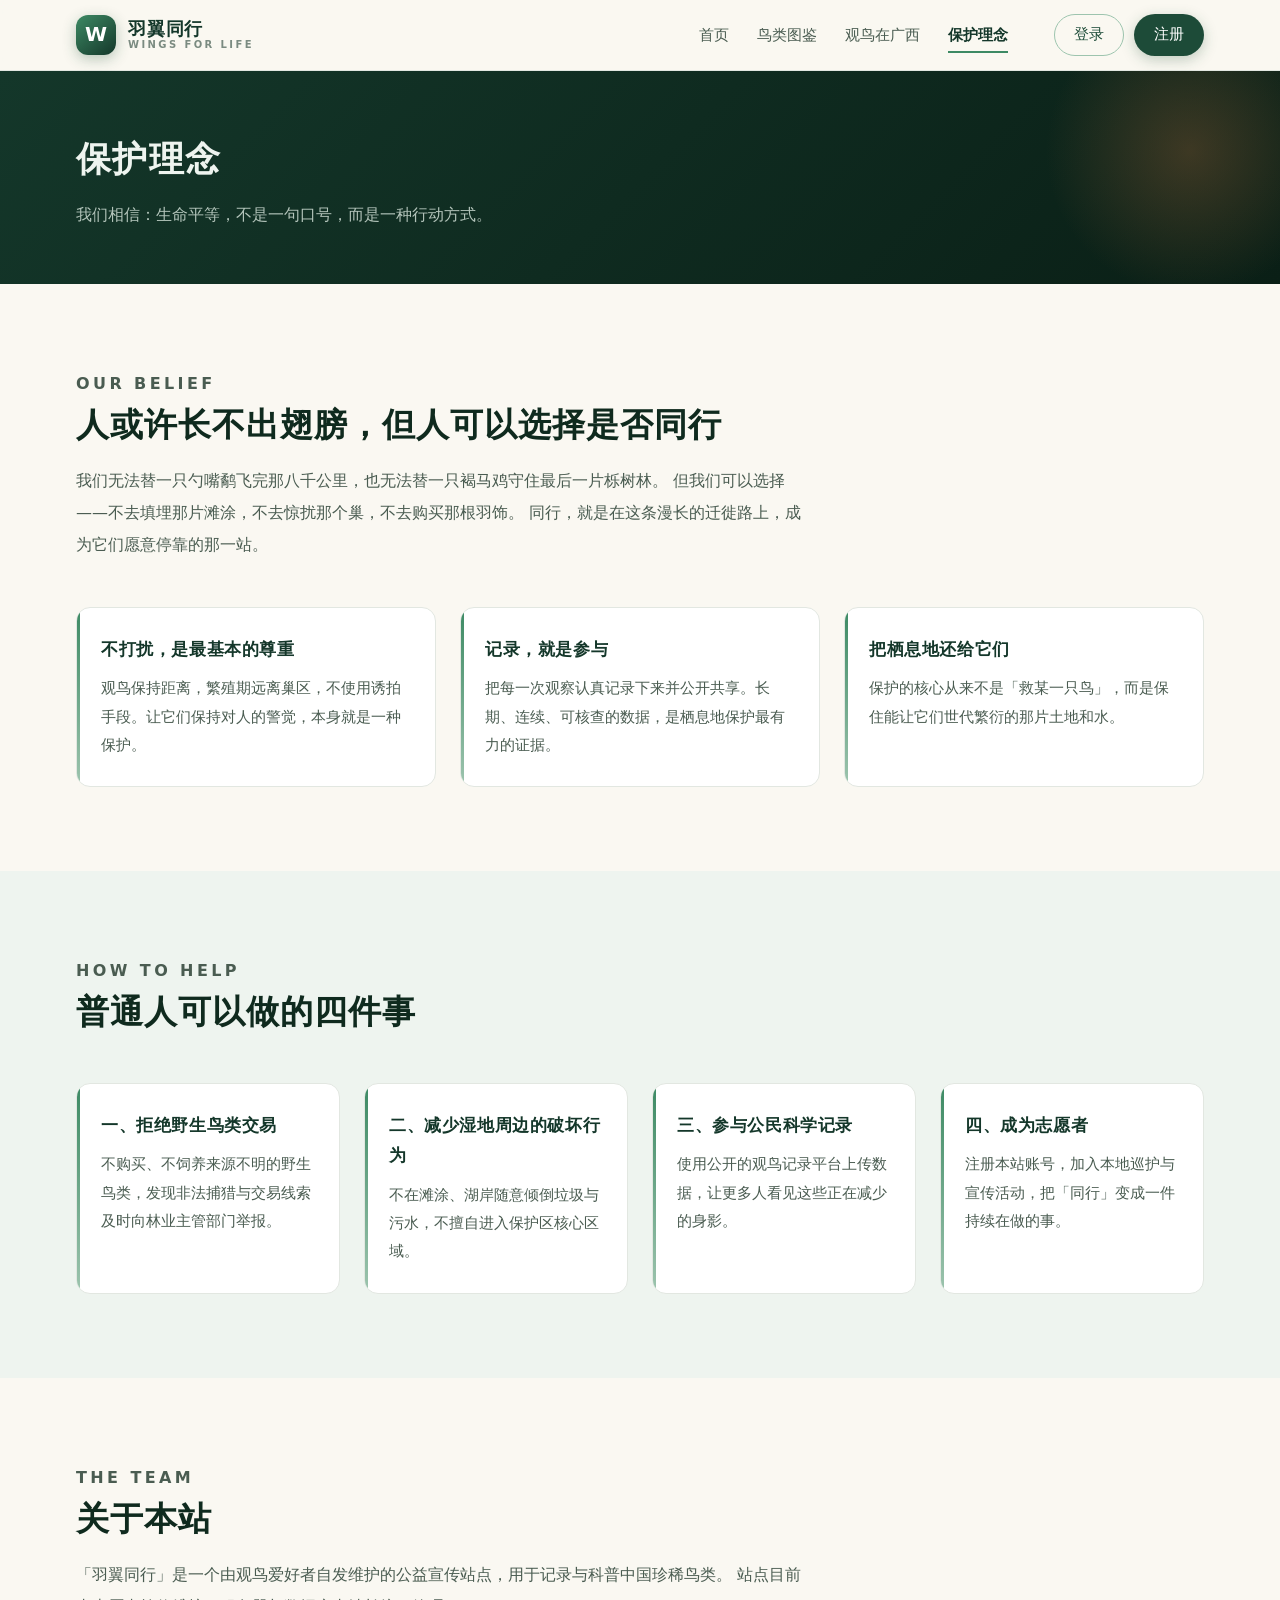
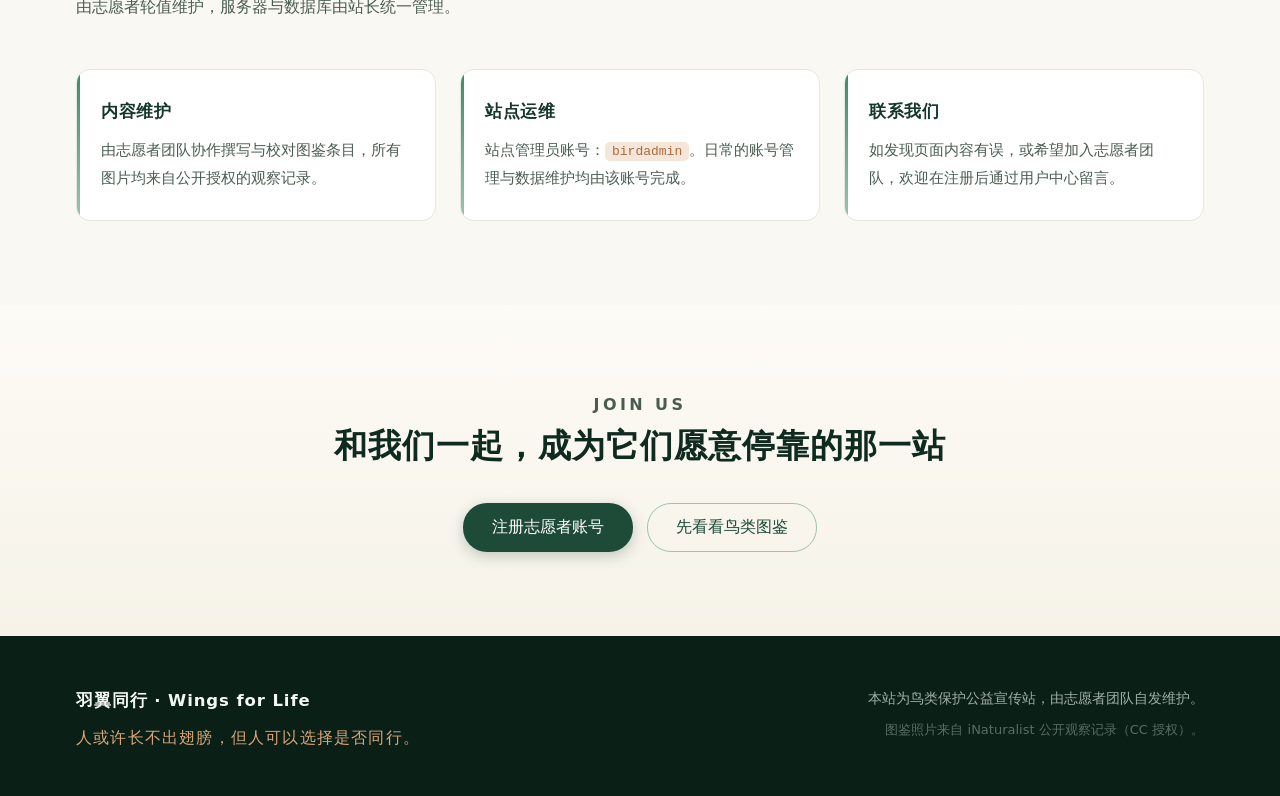
==== about.html @ a068129e "提交文件" ====
<!DOCTYPE html>
<html lang="zh-CN">
<head>
<meta charset="utf-8">
<meta name="viewport" content="width=device-width, initial-scale=1">
<title>保护理念 · 羽翼同行</title>
<link rel="stylesheet" href="assets/style.css">
</head>
<body>

<header class="site-header">
  <div class="wrap header-inner">
    <a class="brand" href="index.html">
      <span class="brand-mark">W</span>
      <span class="brand-text">
        <strong>羽翼同行</strong>
        <em>Wings for Life</em>
      </span>
    </a>
    <nav class="nav">
      <a href="index.html">首页</a>
      <a href="index.html#birds">鸟类图鉴</a>
      <a href="guangxi.html">观鸟在广西</a>
      <a href="about.html" class="on">保护理念</a>
    </nav>
    <div class="account" id="account-area">
      <a class="btn btn-ghost" href="login.html">登录</a>
      <a class="btn btn-solid" href="register.html">注册</a>
    </div>
  </div>
</header>

<main>

  <section class="page-hero">
    <div class="wrap">
      <h1>保护理念</h1>
      <p>我们相信：生命平等，不是一句口号，而是一种行动方式。</p>
    </div>
  </section>

  <section class="section">
    <div class="wrap">
      <div class="section-head reveal">
        <p class="eyebrow">Our belief</p>
        <h2>人或许长不出翅膀，但人可以选择是否同行</h2>
        <p>
          我们无法替一只勺嘴鹬飞完那八千公里，也无法替一只褐马鸡守住最后一片栎树林。
          但我们可以选择——不去填埋那片滩涂，不去惊扰那个巢，不去购买那根羽饰。
          同行，就是在这条漫长的迁徙路上，成为它们愿意停靠的那一站。
        </p>
      </div>

      <div class="idea-grid">
        <div class="idea reveal">
          <h3>不打扰，是最基本的尊重</h3>
          <p>观鸟保持距离，繁殖期远离巢区，不使用诱拍手段。让它们保持对人的警觉，本身就是一种保护。</p>
        </div>
        <div class="idea reveal">
          <h3>记录，就是参与</h3>
          <p>把每一次观察认真记录下来并公开共享。长期、连续、可核查的数据，是栖息地保护最有力的证据。</p>
        </div>
        <div class="idea reveal">
          <h3>把栖息地还给它们</h3>
          <p>保护的核心从来不是「救某一只鸟」，而是保住能让它们世代繁衍的那片土地和水。</p>
        </div>
      </div>
    </div>
  </section>

  <section class="section tint">
    <div class="wrap">
      <div class="section-head reveal">
        <p class="eyebrow">How to help</p>
        <h2>普通人可以做的四件事</h2>
      </div>
      <div class="idea-grid">
        <div class="idea reveal">
          <h3>一、拒绝野生鸟类交易</h3>
          <p>不购买、不饲养来源不明的野生鸟类，发现非法捕猎与交易线索及时向林业主管部门举报。</p>
        </div>
        <div class="idea reveal">
          <h3>二、减少湿地周边的破坏行为</h3>
          <p>不在滩涂、湖岸随意倾倒垃圾与污水，不擅自进入保护区核心区域。</p>
        </div>
        <div class="idea reveal">
          <h3>三、参与公民科学记录</h3>
          <p>使用公开的观鸟记录平台上传数据，让更多人看见这些正在减少的身影。</p>
        </div>
        <div class="idea reveal">
          <h3>四、成为志愿者</h3>
          <p>注册本站账号，加入本地巡护与宣传活动，把「同行」变成一件持续在做的事。</p>
        </div>
      </div>
    </div>
  </section>

  <section class="section">
    <div class="wrap">
      <div class="section-head reveal">
        <p class="eyebrow">The team</p>
        <h2>关于本站</h2>
        <p>
          「羽翼同行」是一个由观鸟爱好者自发维护的公益宣传站点，用于记录与科普中国珍稀鸟类。
          站点目前由志愿者轮值维护，服务器与数据库由站长统一管理。
        </p>
      </div>

      <div class="idea-grid">
        <div class="idea reveal">
          <h3>内容维护</h3>
          <p>由志愿者团队协作撰写与校对图鉴条目，所有图片均来自公开授权的观察记录。</p>
        </div>
        <div class="idea reveal">
          <h3>站点运维</h3>
          <p>站点管理员账号：<code>birdadmin</code>。日常的账号管理与数据维护均由该账号完成。</p>
        </div>
        <div class="idea reveal">
          <h3>联系我们</h3>
          <p>如发现页面内容有误，或希望加入志愿者团队，欢迎在注册后通过用户中心留言。</p>
        </div>
      </div>
    </div>
  </section>

  <section class="section sand">
    <div class="wrap">
      <div class="section-head center reveal" style="margin-bottom:0">
        <p class="eyebrow">Join us</p>
        <h2>和我们一起，成为它们愿意停靠的那一站</h2>
        <div class="hero-actions" style="justify-content:center;margin-top:32px">
          <a class="btn btn-solid" href="register.html">注册志愿者账号</a>
          <a class="btn btn-ghost" href="index.html#birds">先看看鸟类图鉴</a>
        </div>
      </div>
    </div>
  </section>

</main>

<footer class="site-footer">
  <div class="wrap footer-inner">
    <div class="foot-brand">
      <strong>羽翼同行 · Wings for Life</strong>
      <p>人或许长不出翅膀，但人可以选择是否同行。</p>
    </div>
    <div class="foot-meta">
      <p>本站为鸟类保护公益宣传站，由志愿者团队自发维护。</p>
      <p class="muted">图鉴照片来自 iNaturalist 公开观察记录（CC 授权）。</p>
    </div>
  </div>
</footer>

<div id="toast-host"></div>
<script src="assets/app.js"></script>
</body>
</html>
---- assets/style.css ----
/* ============================================================
   Wings for Life · 羽翼同行
   鸟类保护宣传站 —— 前端样式
   主色调：深绿 + 大地色
   ============================================================ */

:root {
  --green-950: #0a1f16;
  --green-900: #0f2a1e;
  --green-800: #14372a;
  --green-700: #1d4b38;
  --green-600: #2a6b4e;
  --green-500: #3d8a64;
  --green-400: #5aa87d;
  --green-300: #9dc4ae;
  --green-100: #dcebe1;
  --green-050: #eef4ef;

  --clay:      #b06a3b;
  --clay-lite: #d9a679;
  --clay-pale: #f4e6d8;

  --sand:  #e7e0cf;
  --cream: #faf8f2;
  --paper: #ffffff;

  --ink:      #1b2a22;
  --ink-soft: #4a5c51;
  --ink-mute: #7b8b81;
  --line:     #e2e7e1;
  --line-soft:#eef1ec;

  --radius-lg: 18px;
  --radius:    14px;
  --radius-sm: 9px;

  --shadow-xs: 0 1px 2px rgba(15, 42, 30, .05);
  --shadow:    0 2px 4px rgba(15, 42, 30, .05), 0 10px 28px rgba(15, 42, 30, .07);
  --shadow-lg: 0 18px 50px rgba(15, 42, 30, .15);

  --wrap: 1180px;
  --ease: cubic-bezier(.22, .61, .36, 1);

  --font: "PingFang SC", "HarmonyOS Sans SC", "Hiragino Sans GB", "Microsoft YaHei",
          "Source Han Sans SC", "Noto Sans SC", system-ui, -apple-system, "Segoe UI", sans-serif;
  --serif: "Songti SC", "Source Han Serif SC", "Noto Serif SC", Georgia, "Times New Roman", serif;
  --mono: ui-monospace, SFMono-Regular, Menlo, Consolas, "Courier New", monospace;
}

* { box-sizing: border-box; }

html { scroll-behavior: smooth; -webkit-text-size-adjust: 100%; }

body {
  margin: 0;
  background: var(--cream);
  color: var(--ink);
  font-family: var(--font);
  font-size: 16px;
  line-height: 1.78;
  -webkit-font-smoothing: antialiased;
  text-rendering: optimizeLegibility;
}

a { color: var(--green-600); text-decoration: none; transition: color .18s var(--ease); }
a:hover { color: var(--green-500); }

img { max-width: 100%; display: block; }

.wrap { width: 100%; max-width: var(--wrap); margin: 0 auto; padding: 0 26px; }
.center { text-align: center; }

/* ============================================================
   页头
   ============================================================ */

.site-header {
  position: sticky;
  top: 0;
  z-index: 80;
  background: rgba(250, 248, 242, .86);
  backdrop-filter: saturate(160%) blur(14px);
  -webkit-backdrop-filter: saturate(160%) blur(14px);
  border-bottom: 1px solid var(--line);
  transition: box-shadow .25s var(--ease), background .25s var(--ease);
}
.site-header.scrolled { box-shadow: 0 4px 22px rgba(15, 42, 30, .07); background: rgba(250, 248, 242, .96); }

.header-inner { display: flex; align-items: center; gap: 22px; height: 70px; }

.brand { display: flex; align-items: center; gap: 12px; color: var(--green-800); flex: none; }
.brand:hover { color: var(--green-700); }

.brand-mark {
  width: 40px; height: 40px;
  display: grid; place-items: center;
  border-radius: 12px;
  background: linear-gradient(140deg, var(--green-500), var(--green-800));
  color: #fff;
  font-weight: 700;
  font-size: 20px;
  box-shadow: 0 4px 14px rgba(29, 75, 56, .3);
}
.brand-text { display: flex; flex-direction: column; line-height: 1.16; }
.brand-text strong { font-size: 17.5px; letter-spacing: .8px; }
.brand-text em {
  font-style: normal;
  font-size: 10px;
  letter-spacing: 2.4px;
  text-transform: uppercase;
  color: var(--ink-mute);
  font-weight: 600;
}

.nav { display: flex; gap: 28px; margin-left: auto; }
.nav a {
  position: relative;
  color: var(--ink-soft);
  font-size: 15px;
  padding: 5px 0;
}
.nav a::after {
  content: "";
  position: absolute; left: 0; right: 100%; bottom: 0;
  height: 2px; background: var(--green-500);
  transition: right .25s var(--ease);
}
.nav a:hover { color: var(--green-700); }
.nav a:hover::after, .nav a.on::after { right: 0; }
.nav a.on { color: var(--green-800); font-weight: 600; }

.account { display: flex; align-items: center; gap: 10px; margin-left: 24px; }

.who {
  font-size: 13px;
  color: var(--green-700);
  background: var(--green-050);
  border: 1px solid var(--green-100);
  padding: 4px 12px;
  border-radius: 20px;
  max-width: 190px;
  overflow: hidden;
  text-overflow: ellipsis;
  white-space: nowrap;
  font-weight: 500;
}

/* 按钮 */
.btn {
  display: inline-flex;
  align-items: center;
  justify-content: center;
  gap: 7px;
  padding: 9px 19px;
  border-radius: 24px;
  font-size: 14.5px;
  font-weight: 500;
  font-family: inherit;
  border: 1px solid transparent;
  cursor: pointer;
  transition: .18s var(--ease);
  white-space: nowrap;
  line-height: 1.5;
}
.btn-solid {
  background: var(--green-700);
  color: #fff;
  box-shadow: 0 4px 14px rgba(29, 75, 56, .26);
}
.btn-solid:hover { background: var(--green-600); color: #fff; transform: translateY(-1px); box-shadow: 0 7px 20px rgba(29, 75, 56, .3); }
.btn-solid:active { transform: translateY(0); }
.btn-ghost { color: var(--green-700); border-color: var(--green-300); background: transparent; }
.btn-ghost:hover { background: var(--green-050); color: var(--green-800); border-color: var(--green-400); }
.btn-line { color: var(--ink-soft); border-color: var(--line); background: transparent; }
.btn-line:hover { background: #f2f0e9; color: var(--ink); }
.btn-clay { background: var(--clay); color: #fff; box-shadow: 0 4px 14px rgba(176, 106, 59, .3); }
.btn-clay:hover { background: #c07a49; color: #fff; transform: translateY(-1px); }
.btn-outline-light { border-color: rgba(244, 248, 244, .42); color: #f4f8f4; }
.btn-outline-light:hover { background: rgba(255, 255, 255, .13); color: #fff; border-color: rgba(255, 255, 255, .6); }
.btn-block { width: 100%; border-radius: var(--radius-sm); padding: 12px 18px; font-size: 15.5px; }
.btn[disabled] { opacity: .55; cursor: not-allowed; transform: none !important; }

/* ============================================================
   Hero
   ============================================================ */

.hero {
  position: relative;
  min-height: 540px;
  display: flex;
  align-items: center;
  background: var(--green-950) url("../images/hero.jpg") center 40% / cover no-repeat;
  overflow: hidden;
}
.hero::before {
  content: "";
  position: absolute; inset: 0;
  background: linear-gradient(102deg,
              rgba(8, 26, 18, .93) 0%,
              rgba(11, 38, 27, .80) 42%,
              rgba(11, 38, 27, .34) 100%);
}
.hero::after {
  content: "";
  position: absolute; left: 0; right: 0; bottom: 0; height: 140px;
  background: linear-gradient(180deg, rgba(10, 31, 22, 0), rgba(10, 31, 22, .55));
}
.hero-inner {
  position: relative;
  z-index: 2;
  width: 100%;
  max-width: var(--wrap);
  margin: 0 auto;
  padding: 104px 26px;
}

.hero-kicker {
  display: inline-block;
  font-size: 11.5px;
  letter-spacing: 3.6px;
  text-transform: uppercase;
  color: var(--clay-lite);
  border: 1px solid rgba(217, 166, 121, .45);
  border-radius: 20px;
  padding: 6px 16px;
  margin-bottom: 28px;
  font-weight: 600;
  background: rgba(176, 106, 59, .12);
}

.hero-slogan {
  margin: 0;
  font-family: var(--serif);
  font-size: clamp(30px, 4.6vw, 56px);
  line-height: 1.44;
  font-weight: 600;
  color: #f5f9f5;
  letter-spacing: 2px;
  max-width: 19em;
  text-shadow: 0 3px 30px rgba(0, 0, 0, .4);
}
.hero-slogan .hl {
  color: var(--clay-lite);
  position: relative;
  white-space: nowrap;
}
.hero-slogan .hl::after {
  content: "";
  position: absolute; left: 0; right: 0; bottom: 4px; height: 9px;
  background: rgba(176, 106, 59, .28);
  border-radius: 4px;
  z-index: -1;
}

.hero-sub {
  margin: 26px 0 0;
  color: rgba(230, 240, 232, .84);
  font-size: 16.5px;
  max-width: 35em;
  line-height: 2;
}
.hero-actions { margin-top: 38px; display: flex; gap: 14px; flex-wrap: wrap; }
.hero-actions .btn { padding: 12px 28px; font-size: 15.5px; }

/* ============================================================
   区块
   ============================================================ */

.section { padding: 84px 0; }
.section.tint { background: var(--green-050); }
.section.dark { background: var(--green-900); color: #e9f0ea; }
.section.sand { background: linear-gradient(180deg, #fdfbf6, #f6f2e8); }

.section-head { max-width: 740px; margin-bottom: 46px; }
.section-head.center { margin-left: auto; margin-right: auto; text-align: center; }

.eyebrow {
  font-size: 11.5px;
  letter-spacing: 3.4px;
  text-transform: uppercase;
  color: var(--clay);
  font-weight: 700;
  margin: 0 0 13px;
}
.section.dark .eyebrow { color: var(--clay-lite); }

.section-head h2 {
  margin: 0 0 15px;
  font-family: var(--serif);
  font-size: clamp(23px, 2.8vw, 33px);
  line-height: 1.52;
  color: var(--green-900);
  letter-spacing: 1px;
  font-weight: 600;
}
.section.dark .section-head h2 { color: #f3f8f3; }
.section-head p { margin: 0; color: var(--ink-soft); font-size: 16px; line-height: 2; }
.section.dark .section-head p { color: rgba(226, 238, 229, .8); }

/* ============================================================
   鸟类图鉴
   ============================================================ */

.birds-grid {
  display: grid;
  grid-template-columns: repeat(auto-fill, minmax(272px, 1fr));
  gap: 28px;
}

.bird-card {
  background: var(--paper);
  border: 1px solid var(--line);
  border-radius: var(--radius-lg);
  overflow: hidden;
  box-shadow: var(--shadow-xs);
  transition: transform .28s var(--ease), box-shadow .28s var(--ease), border-color .28s var(--ease);
  display: flex;
  flex-direction: column;
}
.bird-card:hover {
  transform: translateY(-6px);
  box-shadow: var(--shadow-lg);
  border-color: var(--green-100);
}

.card-media { position: relative; aspect-ratio: 4 / 3; overflow: hidden; background: var(--sand); }
.card-media img {
  width: 100%; height: 100%;
  object-fit: cover;
  transition: transform .65s var(--ease);
}
.bird-card:hover .card-media img { transform: scale(1.06); }

.card-media::after {
  content: "";
  position: absolute; inset: 0;
  background: linear-gradient(180deg, rgba(10, 31, 22, .18) 0%, rgba(10, 31, 22, 0) 42%);
  pointer-events: none;
}

.card-level {
  position: absolute;
  top: 13px; left: 13px;
  z-index: 2;
  background: rgba(10, 31, 22, .78);
  color: #f3e6d5;
  font-size: 11.5px;
  letter-spacing: 1.2px;
  padding: 4px 11px;
  border-radius: 20px;
  backdrop-filter: blur(4px);
  font-weight: 600;
}

.card-body { padding: 20px 21px 23px; display: flex; flex-direction: column; flex: 1; }
.card-body h3 { margin: 0; font-size: 19.5px; color: var(--green-800); letter-spacing: 1px; font-weight: 600; }
.card-latin { margin: 4px 0 0; font-size: 12.5px; font-style: italic; color: var(--ink-mute); letter-spacing: .4px; }
.card-habitat {
  margin: 13px 0 0;
  font-size: 12.5px;
  color: var(--clay);
  border-top: 1px dashed var(--line);
  padding-top: 11px;
  font-weight: 500;
}
.card-desc { margin: 11px 0 0; font-size: 14px; line-height: 1.92; color: var(--ink-soft); }

/* ============================================================
   理念卡片 / 数据
   ============================================================ */

.idea-grid { display: grid; grid-template-columns: repeat(auto-fit, minmax(252px, 1fr)); gap: 24px; }

.idea {
  background: var(--paper);
  border: 1px solid var(--line);
  border-radius: var(--radius);
  padding: 26px 24px 27px;
  position: relative;
  overflow: hidden;
  transition: transform .25s var(--ease), box-shadow .25s var(--ease);
}
.idea::before {
  content: "";
  position: absolute; left: 0; top: 0; bottom: 0; width: 3px;
  background: linear-gradient(180deg, var(--green-500), var(--green-300));
}
.idea:hover { transform: translateY(-4px); box-shadow: var(--shadow); }
.idea h3 { margin: 0 0 10px; font-size: 17px; color: var(--green-800); letter-spacing: .6px; font-weight: 600; }
.idea p { margin: 0; font-size: 14.5px; line-height: 1.95; color: var(--ink-soft); }
.idea code { background: var(--clay-pale); color: var(--clay); padding: 2px 7px; border-radius: 5px; font-family: var(--mono); font-size: 13px; }

.stats { display: grid; grid-template-columns: repeat(auto-fit, minmax(196px, 1fr)); gap: 20px; margin-top: 38px; }
.stat {
  text-align: center;
  padding: 26px 16px;
  border-radius: var(--radius);
  background: rgba(255, 255, 255, .055);
  border: 1px solid rgba(157, 196, 174, .2);
  transition: background .25s var(--ease);
}
.stat:hover { background: rgba(255, 255, 255, .1); }
.stat b {
  display: block;
  font-family: var(--serif);
  font-size: 36px;
  color: var(--clay-lite);
  line-height: 1.24;
  font-weight: 600;
  letter-spacing: 1px;
}
.stat span { font-size: 13.5px; color: rgba(226, 238, 229, .78); }

/* 数据条放在浅色区块里时用这套配色（否则数字与标签会看不清） */
.stats.on-light .stat {
  background: var(--paper);
  border-color: var(--line);
  box-shadow: var(--shadow-xs);
}
.stats.on-light .stat:hover { background: #fff; border-color: var(--green-100); }
.stats.on-light .stat b { color: var(--clay); }
.stats.on-light .stat span { color: var(--ink-soft); }

/* ============================================================
   内页头部
   ============================================================ */

.page-hero {
  background: linear-gradient(135deg, var(--green-800), var(--green-950));
  color: #eef4ef;
  padding: 58px 0 54px;
  position: relative;
  overflow: hidden;
}
.page-hero::after {
  content: "";
  position: absolute; right: -60px; top: -70px;
  width: 300px; height: 300px;
  border-radius: 50%;
  background: radial-gradient(circle, rgba(176, 106, 59, .3), transparent 68%);
}
.page-hero .wrap { position: relative; z-index: 2; }
.page-hero h1 { margin: 0 0 11px; font-family: var(--serif); font-size: clamp(24px, 3.1vw, 35px); letter-spacing: 1.4px; font-weight: 600; }
.page-hero p { margin: 0; color: rgba(226, 238, 229, .78); font-size: 15.5px; }

/* ============================================================
   表单 / 卡片
   ============================================================ */

.auth-wrap { padding: 58px 0 88px; display: flex; justify-content: center; }

.card-panel {
  width: 100%;
  max-width: 452px;
  background: var(--paper);
  border: 1px solid var(--line);
  border-radius: var(--radius-lg);
  box-shadow: var(--shadow);
  padding: 38px 38px 32px;
}
.card-panel.wide { max-width: 660px; }

.card-panel h2 { margin: 0 0 7px; font-size: 22.5px; color: var(--green-800); letter-spacing: .8px; font-weight: 600; }
.card-panel .sub { margin: 0 0 28px; font-size: 14px; color: var(--ink-mute); }

.field { margin-bottom: 18px; }
.field label { display: block; font-size: 13.5px; font-weight: 600; color: var(--ink-soft); margin-bottom: 8px; letter-spacing: .3px; }
.field input[type="text"],
.field input[type="password"] {
  width: 100%;
  padding: 12px 14px;
  font-size: 15px;
  font-family: inherit;
  color: var(--ink);
  background: #fdfcf8;
  border: 1px solid var(--line);
  border-radius: var(--radius-sm);
  transition: .16s var(--ease);
}
.field input:focus {
  outline: none;
  border-color: var(--green-500);
  box-shadow: 0 0 0 3px rgba(61, 138, 100, .13);
  background: #fff;
}
.field .hint { margin: 7px 0 0; font-size: 12.5px; color: var(--ink-mute); }

.form-foot { margin-top: 24px; font-size: 13.5px; color: var(--ink-mute); text-align: center; }
.form-foot a { font-weight: 600; }

.alert {
  border-radius: var(--radius-sm);
  padding: 13px 16px;
  font-size: 14px;
  margin-bottom: 22px;
  line-height: 1.75;
  animation: slideDown .3s var(--ease);
}
@keyframes slideDown { from { opacity: 0; transform: translateY(-6px); } to { opacity: 1; transform: none; } }
.alert-err  { background: #fdf1ec; border: 1px solid #f0d3c4; color: #9a4a26; }
.alert-ok   { background: #eef7f1; border: 1px solid #cbe5d5; color: #22653f; }
.alert-info { background: var(--green-050); border: 1px solid var(--green-100); color: var(--ink-soft); }

/* ============================================================
   用户中心
   ============================================================ */

.profile-head { display: flex; align-items: center; gap: 18px; flex-wrap: wrap; margin-bottom: 28px; }
.avatar {
  width: 62px; height: 62px;
  border-radius: 50%;
  display: grid; place-items: center;
  background: linear-gradient(140deg, var(--green-500), var(--green-800));
  color: #fff;
  font-size: 25px;
  font-weight: 700;
  flex: none;
  box-shadow: 0 6px 20px rgba(29, 75, 56, .28);
  letter-spacing: 1px;
}
.profile-head h2 { margin: 0; font-size: 22px; color: var(--green-800); letter-spacing: .6px; }
.profile-head p { margin: 4px 0 0; font-size: 13.5px; color: var(--ink-mute); }

.flag-box {
  margin: 0 0 32px;
  border: 1px solid #cbe5d5;
  background: linear-gradient(140deg, #f1f9f3, #e5f2ea);
  border-radius: var(--radius-lg);
  padding: 28px 30px;
  position: relative;
  overflow: hidden;
  animation: popIn .45s var(--ease);
}
@keyframes popIn { from { opacity: 0; transform: scale(.97); } to { opacity: 1; transform: none; } }
.flag-box::before {
  content: "";
  position: absolute; left: 0; top: 0; bottom: 0; width: 4px;
  background: linear-gradient(180deg, var(--green-500), var(--clay));
}
.flag-box h3 { margin: 0 0 9px; font-size: 16px; color: var(--green-800); letter-spacing: .6px; }
.flag-box .flag-value {
  font-family: var(--mono);
  font-size: 17px;
  font-weight: 700;
  color: var(--green-900);
  background: #fff;
  border: 1px dashed var(--green-300);
  border-radius: var(--radius-sm);
  padding: 14px 17px;
  word-break: break-all;
  letter-spacing: .6px;
}
.flag-box .note { margin: 12px 0 0; font-size: 13px; color: var(--ink-mute); }

.divider { height: 1px; background: var(--line-soft); margin: 32px 0; }

.loading { text-align: center; color: var(--ink-mute); padding: 60px 0; font-size: 15px; }
.spinner {
  width: 30px; height: 30px;
  border: 3px solid var(--green-100);
  border-top-color: var(--green-500);
  border-radius: 50%;
  margin: 0 auto 14px;
  animation: spin .8s linear infinite;
}
@keyframes spin { to { transform: rotate(360deg); } }

/* ============================================================
   用户中心 —— 功能面板
   ============================================================ */

.panel-title {
  margin: 34px 0 16px;
  font-size: 15px;
  color: var(--ink-soft);
  letter-spacing: 1.6px;
  font-weight: 600;
  display: flex;
  align-items: center;
  gap: 12px;
}
.panel-title::after {
  content: "";
  flex: 1;
  height: 1px;
  background: var(--line);
}

.panel-grid {
  display: grid;
  grid-template-columns: repeat(auto-fill, minmax(248px, 1fr));
  gap: 18px;
}

.panel-card {
  display: flex;
  flex-direction: column;
  gap: 7px;
  text-align: left;
  background: var(--paper);
  border: 1px solid var(--line);
  border-radius: var(--radius);
  padding: 22px 22px 20px;
  font-family: inherit;
  font-size: inherit;
  color: var(--ink);
  cursor: pointer;
  transition: transform .22s var(--ease), box-shadow .22s var(--ease), border-color .22s var(--ease);
  box-shadow: var(--shadow-xs);
}
.panel-card:hover {
  transform: translateY(-3px);
  box-shadow: var(--shadow);
  border-color: var(--green-300);
}
.panel-card:hover .panel-go { color: var(--green-500); }

.panel-ico {
  width: 38px;
  height: 38px;
  border-radius: 11px;
  display: grid;
  place-items: center;
  background: var(--green-050);
  color: var(--green-700);
  margin-bottom: 5px;
  transition: background .22s var(--ease);
}
.panel-card:hover .panel-ico { background: var(--green-100); }
.panel-ico svg { width: 20px; height: 20px; }

.panel-card h3 { margin: 0; font-size: 16.5px; color: var(--green-800); letter-spacing: .5px; font-weight: 600; }
.panel-card p { margin: 0; font-size: 13.5px; line-height: 1.8; color: var(--ink-mute); }

.panel-go {
  margin-top: 10px;
  font-size: 13px;
  font-weight: 600;
  color: var(--green-600);
  letter-spacing: .5px;
  transition: color .22s var(--ease);
}

.panel-card.danger .panel-ico { background: #fdf1ec; color: #b0562f; }
.panel-card.danger:hover { border-color: #f0d3c4; }
.panel-card.danger:hover .panel-ico { background: #f8e3d9; }
.panel-card.danger:hover .panel-go { color: #b0562f; }

/* 账号信息小卡 */
.info-list {
  background: var(--paper);
  border: 1px solid var(--line);
  border-radius: var(--radius);
  padding: 6px 22px;
  box-shadow: var(--shadow-xs);
}
.info-row {
  display: flex;
  align-items: baseline;
  gap: 16px;
  padding: 13px 0;
  border-bottom: 1px dashed var(--line-soft);
  font-size: 14.5px;
}
.info-row:last-child { border-bottom: 0; }
.info-row .k { color: var(--ink-mute); flex: none; width: 88px; font-size: 13.5px; }
.info-row .v { color: var(--ink); word-break: break-all; }
.info-row .v.mono { font-family: var(--mono); font-size: 14px; }

/* ============================================================
   数据库配置错误提示条
   ============================================================ */

.db-error-banner {
  background: #fdf1ec;
  border-bottom: 1px solid #f0d3c4;
  color: #8f4522;
  padding: 14px 26px;
  font-size: 14px;
  line-height: 1.8;
  display: flex;
  flex-direction: column;
  gap: 4px;
  position: relative;
  z-index: 90;
}
.db-error-banner strong { font-size: 14.5px; }
.db-error-banner code {
  background: #fff;
  border: 1px solid #f0d3c4;
  border-radius: 5px;
  padding: 3px 8px;
  font-family: var(--mono);
  font-size: 12.5px;
  align-self: flex-start;
  word-break: break-all;
}
.db-error-banner a { color: #9a4a26; text-decoration: underline; font-weight: 600; }

/* ============================================================
   Toast
   ============================================================ */

#toast-host {
  position: fixed;
  top: 84px; right: 24px;
  z-index: 200;
  display: flex;
  flex-direction: column;
  gap: 10px;
  pointer-events: none;
}
.toast {
  background: #fff;
  border: 1px solid var(--line);
  border-left: 4px solid var(--green-500);
  border-radius: var(--radius-sm);
  box-shadow: var(--shadow-lg);
  padding: 13px 18px;
  font-size: 14px;
  color: var(--ink);
  min-width: 220px;
  max-width: 340px;
  animation: toastIn .32s var(--ease);
}
.toast.err { border-left-color: #c05030; }
.toast.ok  { border-left-color: var(--green-500); }
.toast.hide { animation: toastOut .28s var(--ease) forwards; }
@keyframes toastIn  { from { opacity: 0; transform: translateX(24px); } to { opacity: 1; transform: none; } }
@keyframes toastOut { to { opacity: 0; transform: translateX(24px); } }

/* ============================================================
   滚动出现动画
   ============================================================ */

.reveal { opacity: 0; transform: translateY(22px); transition: opacity .7s var(--ease), transform .7s var(--ease); }
.reveal.in { opacity: 1; transform: none; }

@media (prefers-reduced-motion: reduce) {
  .reveal { opacity: 1; transform: none; transition: none; }
  html { scroll-behavior: auto; }
}

/* ============================================================
   页脚
   ============================================================ */

.site-footer {
  background: var(--green-950);
  color: rgba(224, 236, 227, .7);
  padding: 50px 0 44px;
  font-size: 14px;
}
.footer-inner { display: flex; justify-content: space-between; gap: 34px; flex-wrap: wrap; }
.foot-brand strong { display: block; color: #f2f7f2; font-size: 16.5px; letter-spacing: .9px; margin-bottom: 9px; }
.foot-brand p { margin: 0; font-family: var(--serif); color: var(--clay-lite); font-size: 15.5px; letter-spacing: 1.2px; }
.foot-meta { text-align: right; }
.foot-meta p { margin: 0 0 7px; }
.foot-meta .muted { color: rgba(224, 236, 227, .38); font-size: 13px; }

/* ============================================================
   观鸟在广西 —— 图鉴筛选 / 观鸟点 / 观鸟礼仪
   ============================================================ */

/* 生境筛选条 */
.chip-row {
  display: flex;
  flex-wrap: wrap;
  gap: 10px;
  margin: -14px 0 32px;
}
.chip {
  font-family: inherit;
  font-size: 13.5px;
  font-weight: 500;
  color: var(--ink-soft);
  background: var(--paper);
  border: 1px solid var(--line);
  border-radius: 22px;
  padding: 7px 17px;
  cursor: pointer;
  transition: .18s var(--ease);
  display: inline-flex;
  align-items: center;
  gap: 7px;
  line-height: 1.5;
}
.chip:hover { border-color: var(--green-300); color: var(--green-700); background: var(--green-050); }
.chip.on {
  background: var(--green-700);
  border-color: var(--green-700);
  color: #fff;
  box-shadow: 0 4px 14px rgba(29, 75, 56, .24);
}
.chip .n { font-size: 11.5px; opacity: .62; font-variant-numeric: tabular-nums; }
.chip.on .n { opacity: .85; }

.bird-card[hidden] { display: none; }

/* 居留型徽标配色（留鸟 / 夏候鸟 / 冬候鸟） */
.card-level.res-r { background: rgba(29, 75, 56, .86); color: #e3f2e9; }
.card-level.res-s { background: rgba(150, 96, 40, .9); color: #fff3e3; }
.card-level.res-w { background: rgba(45, 82, 116, .88); color: #e6f0f8; }

/* 广西分布小注 */
.card-spot {
  margin: 11px 0 0;
  font-size: 12.5px;
  color: var(--ink-mute);
  display: flex;
  gap: 6px;
  line-height: 1.72;
}
.card-spot b { color: var(--green-600); font-weight: 600; flex: none; }

/* 页内提示条 */
.gx-note {
  background: var(--clay-pale);
  border-left: 3px solid var(--clay);
  border-radius: var(--radius-sm);
  padding: 16px 20px;
  font-size: 14px;
  line-height: 1.95;
  color: #7a4a26;
  margin: 0 0 34px;
}
.gx-note b { color: #6a3d1d; }

/* 观鸟点（深色区） */
.spot-grid { display: grid; grid-template-columns: repeat(auto-fit, minmax(290px, 1fr)); gap: 22px; }
.spot {
  background: rgba(255, 255, 255, .055);
  border: 1px solid rgba(157, 196, 174, .2);
  border-radius: var(--radius);
  padding: 24px 24px 22px;
  transition: background .25s var(--ease), transform .25s var(--ease);
}
.spot:hover { background: rgba(255, 255, 255, .1); transform: translateY(-4px); }
.spot-region {
  font-size: 11.5px;
  letter-spacing: 2.2px;
  text-transform: uppercase;
  color: var(--clay-lite);
  font-weight: 600;
  margin: 0 0 9px;
}
.spot h3 { margin: 0 0 10px; font-size: 17.5px; color: #f3f8f3; letter-spacing: .7px; font-weight: 600; }
.spot p { margin: 0; font-size: 14px; line-height: 1.95; color: rgba(226, 238, 229, .78); }
.spot-birds {
  margin: 14px 0 0;
  padding-top: 12px;
  border-top: 1px dashed rgba(157, 196, 174, .28);
  font-size: 13px;
  color: var(--green-300);
  line-height: 1.8;
}

/* 观鸟礼仪 */
.rule-grid { display: grid; grid-template-columns: repeat(auto-fit, minmax(250px, 1fr)); gap: 22px; }
.rule {
  background: var(--paper);
  border: 1px solid var(--line);
  border-radius: var(--radius);
  padding: 24px 24px 25px;
  box-shadow: var(--shadow-xs);
  transition: transform .25s var(--ease), box-shadow .25s var(--ease);
}
.rule:hover { transform: translateY(-4px); box-shadow: var(--shadow); }
.rule-n {
  font-family: var(--serif);
  font-size: 25px;
  color: var(--clay-lite);
  line-height: 1;
  font-weight: 600;
  display: block;
  margin-bottom: 13px;
}
.rule h3 { margin: 0 0 9px; font-size: 16.5px; color: var(--green-800); letter-spacing: .5px; font-weight: 600; }
.rule p { margin: 0; font-size: 14px; line-height: 1.95; color: var(--ink-soft); }

/* ============================================================
   响应式
   ============================================================ */

@media (max-width: 900px) {
  .header-inner { height: auto; padding: 12px 0; flex-wrap: wrap; }
  .nav { order: 3; width: 100%; margin-left: 0; gap: 20px; border-top: 1px solid var(--line-soft); padding-top: 10px; }
  .account { margin-left: auto; }
  .hero-inner { padding: 72px 26px; }
  .hero { min-height: 440px; }
  .section { padding: 60px 0; }
  .card-panel { padding: 28px 24px; }
  .chip-row { margin-top: -6px; gap: 8px; }
  .chip { padding: 6px 14px; font-size: 13px; }
  .foot-meta { text-align: left; }
  #toast-host { left: 16px; right: 16px; top: 76px; }
  .toast { max-width: none; }
}

@media (max-width: 560px) {
  .birds-grid { grid-template-columns: 1fr; }
  .who { display: none; }
  .brand-text em { display: none; }
}
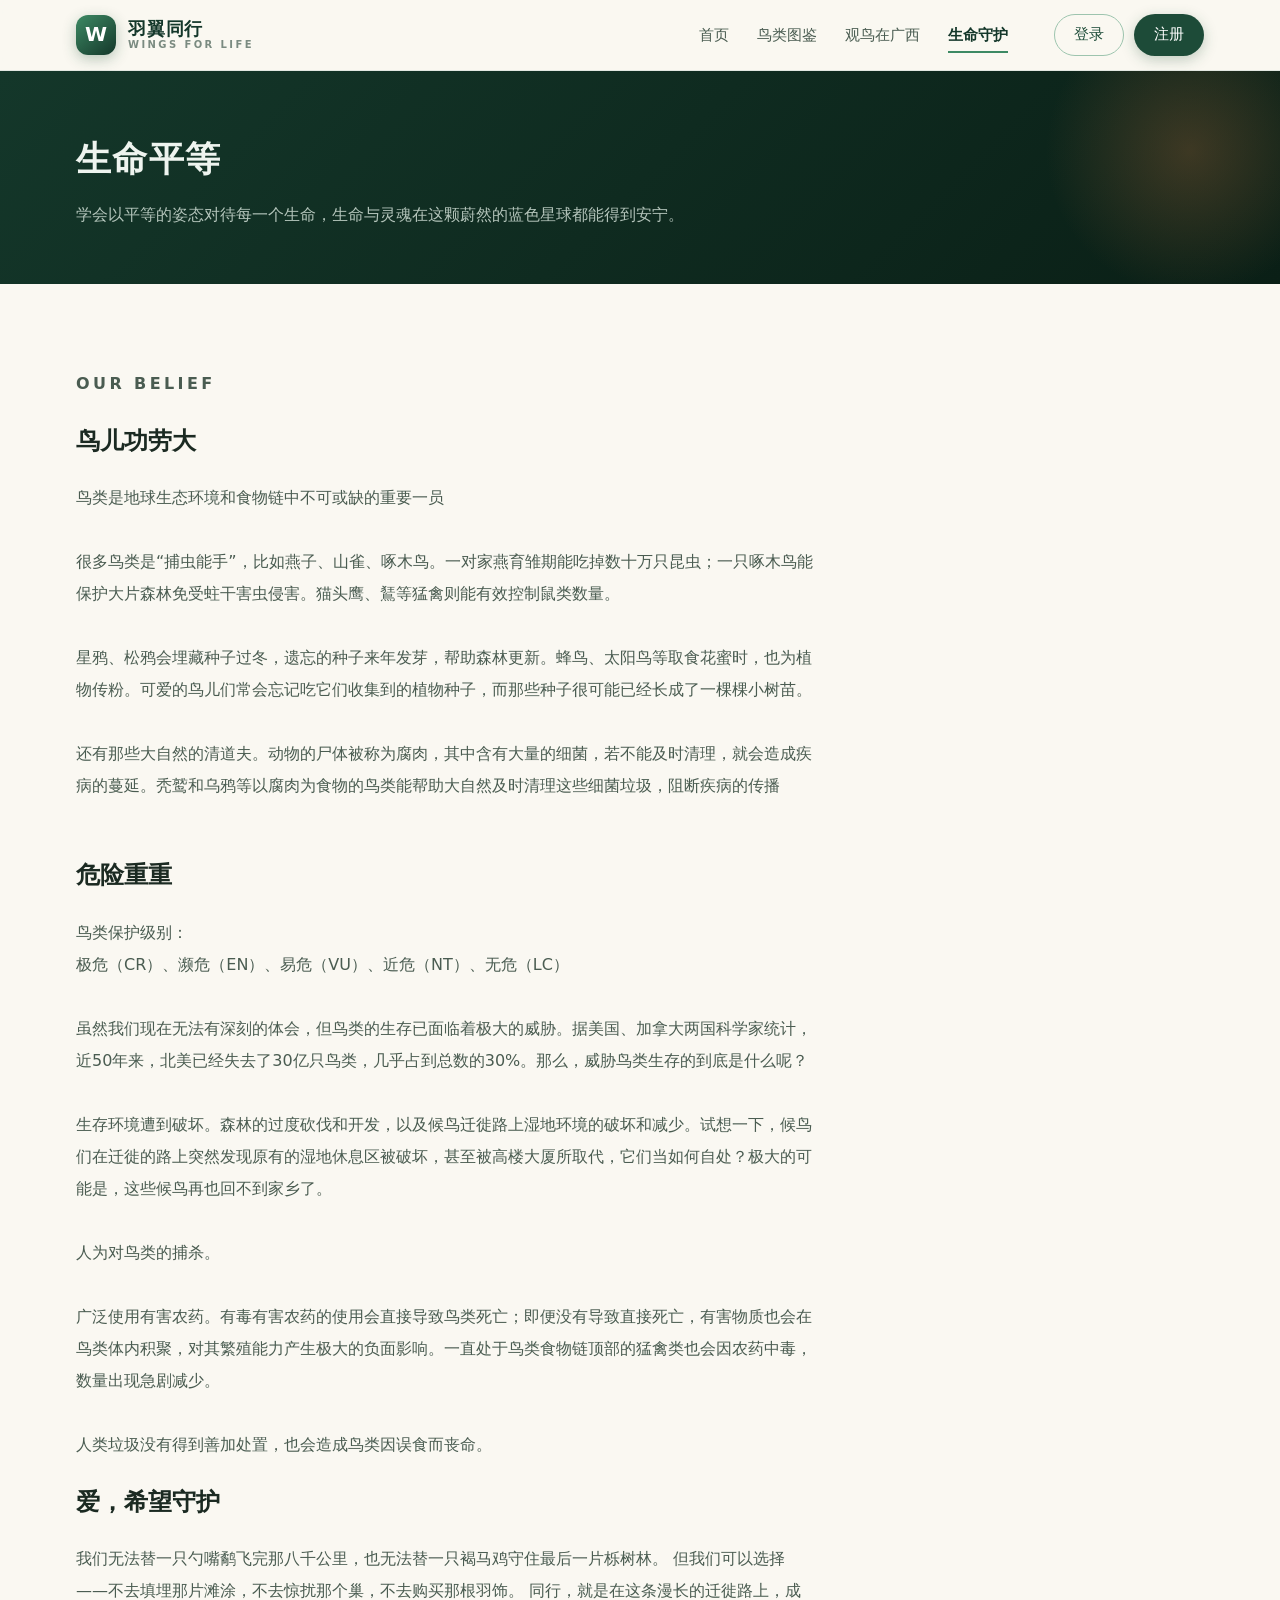
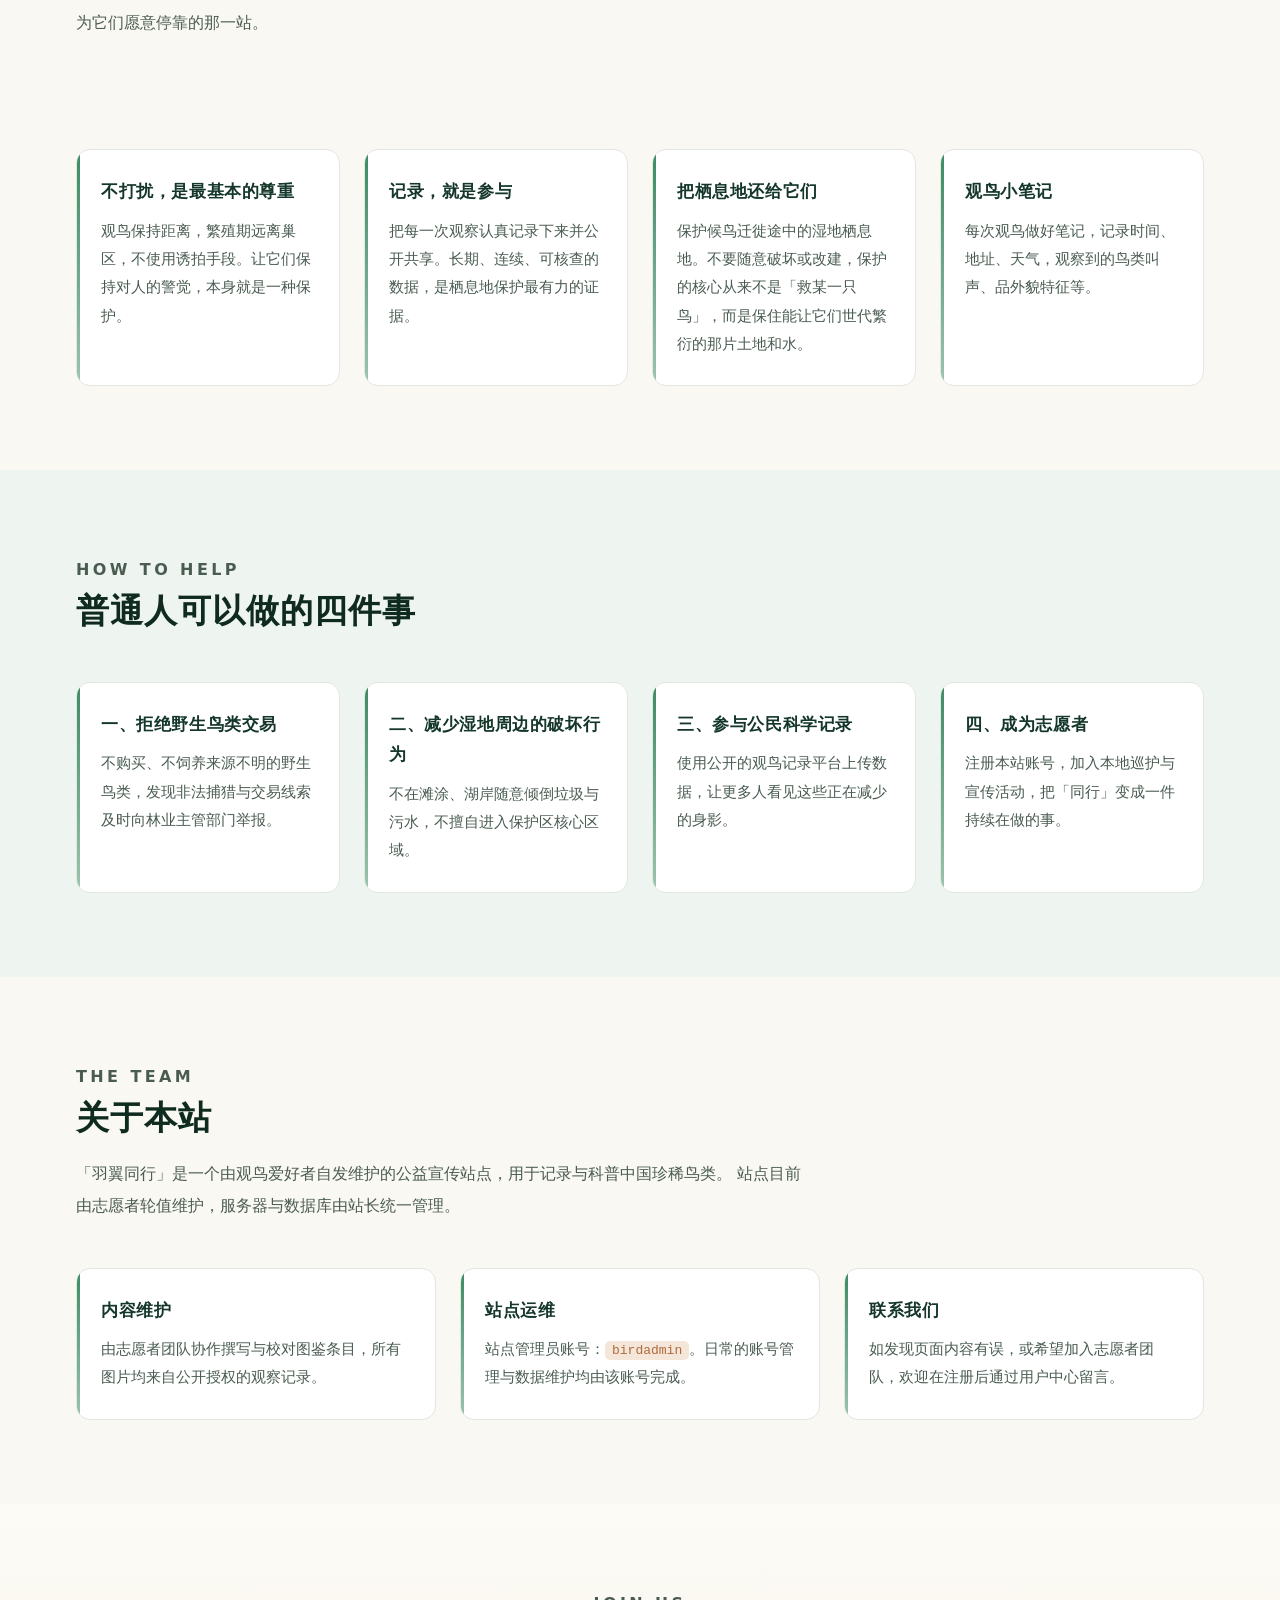
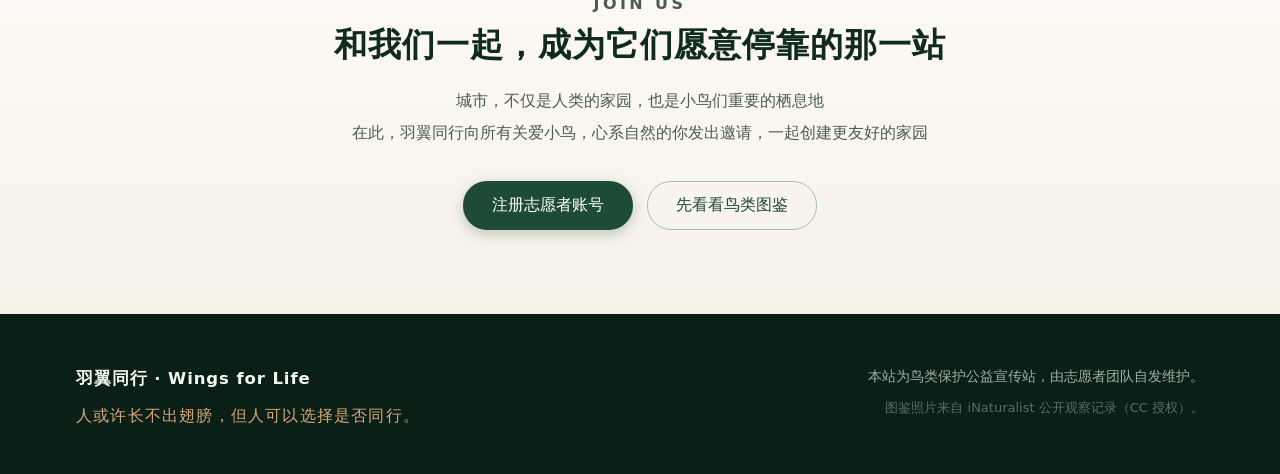
==== commit 88ba595c: "更新" ====
--- a/about.html
+++ b/about.html
@@ -3,7 +3,7 @@
 <head>
 <meta charset="utf-8">
 <meta name="viewport" content="width=device-width, initial-scale=1">
-<title>保护理念 · 羽翼同行</title>
+<title>保护指南 · 羽翼同行</title>
 <link rel="stylesheet" href="assets/style.css">
 </head>
 <body>
@@ -21,7 +21,7 @@
       <a href="index.html">首页</a>
       <a href="index.html#birds">鸟类图鉴</a>
       <a href="guangxi.html">观鸟在广西</a>
-      <a href="about.html" class="on">保护理念</a>
+      <a href="about.html" class="on">生命守护</a>
     </nav>
     <div class="account" id="account-area">
       <a class="btn btn-ghost" href="login.html">登录</a>
@@ -34,8 +34,8 @@
 
   <section class="page-hero">
     <div class="wrap">
-      <h1>保护理念</h1>
-      <p>我们相信：生命平等，不是一句口号，而是一种行动方式。</p>
+      <h1>生命平等</h1>
+      <p>学会以平等的姿态对待每一个生命，生命与灵魂在这颗蔚然的蓝色星球都能得到安宁。</p>
     </div>
   </section>
 
@@ -43,12 +43,39 @@
     <div class="wrap">
       <div class="section-head reveal">
         <p class="eyebrow">Our belief</p>
-        <h2>人或许长不出翅膀，但人可以选择是否同行</h2>
+        <h1>鸟儿功劳大</h1>
+        <p>
+          鸟类是地球生态环境和食物链中不可或缺的重要一员<br>
+<br>
+很多鸟类是“捕虫能手”，比如燕子、山雀、啄木鸟。一对家燕育雏期能吃掉数十万只昆虫；一只啄木鸟能保护大片森林免受蛀干害虫侵害。猫头鹰、鵟等猛禽则能有效控制鼠类数量。<br>
+<br>
+星鸦、松鸦会埋藏种子过冬，遗忘的种子来年发芽，帮助森林更新。蜂鸟、太阳鸟等取食花蜜时，也为植物传粉。可爱的鸟儿们常会忘记吃它们收集到的植物种子，而那些种子很可能已经长成了一棵棵小树苗。<br><br>
+还有那些大自然的清道夫。动物的尸体被称为腐肉，其中含有大量的细菌，若不能及时清理，就会造成疾病的蔓延。秃鹫和乌鸦等以腐肉为食物的鸟类能帮助大自然及时清理这些细菌垃圾，阻断疾病的传播<br><br>
+        </p>
+
+        <h1>危险重重</h1>
+        <p>
+鸟类保护级别：<br>极危（CR）、濒危（EN）、易危（VU）、近危（NT）、无危（LC）
+<br><br>
+          虽然我们现在无法有深刻的体会，但鸟类的生存已面临着极大的威胁。据美国、加拿大两国科学家统计，近50年来，北美已经失去了30亿只鸟类，几乎占到总数的30%。那么，威胁鸟类生存的到底是什么呢？<br><br>
+生存环境遭到破坏。森林的过度砍伐和开发，以及候鸟迁徙路上湿地环境的破坏和减少。试想一下，候鸟们在迁徙的路上突然发现原有的湿地休息区被破坏，甚至被高楼大厦所取代，它们当如何自处？极大的可能是，这些候鸟再也回不到家乡了。<br><br>
+
+人为对鸟类的捕杀。<br><br>
+广泛使用有害农药。有毒有害农药的使用会直接导致鸟类死亡；即便没有导致直接死亡，有害物质也会在鸟类体内积聚，对其繁殖能力产生极大的负面影响。一直处于鸟类食物链顶部的猛禽类也会因农药中毒，数量出现急剧减少。
+<br><br>
+人类垃圾没有得到善加处置，也会造成鸟类因误食而丧命。
+<br>   
+        </p>
+
+
+        <h1>爱，希望守护</h1>
         <p>
           我们无法替一只勺嘴鹬飞完那八千公里，也无法替一只褐马鸡守住最后一片栎树林。
           但我们可以选择——不去填埋那片滩涂，不去惊扰那个巢，不去购买那根羽饰。
-          同行，就是在这条漫长的迁徙路上，成为它们愿意停靠的那一站。
-        </p>
+          同行，就是在这条漫长的迁徙路上，成为它们愿意停靠的那一站。<br>
+<br>
+<br>
+    
       </div>
 
       <div class="idea-grid">
@@ -62,7 +89,11 @@
         </div>
         <div class="idea reveal">
           <h3>把栖息地还给它们</h3>
-          <p>保护的核心从来不是「救某一只鸟」，而是保住能让它们世代繁衍的那片土地和水。</p>
+          <p>保护候鸟迁徙途中的湿地栖息地。不要随意破坏或改建，保护的核心从来不是「救某一只鸟」，而是保住能让它们世代繁衍的那片土地和水。</p>
+        </div>
+        <div class="idea reveal">
+          <h3>观鸟小笔记</h3>
+          <p>每次观鸟做好笔记，记录时间、地址、天气，观察到的鸟类叫声、品外貌特征等。</p>
         </div>
       </div>
     </div>
@@ -128,6 +159,11 @@
       <div class="section-head center reveal" style="margin-bottom:0">
         <p class="eyebrow">Join us</p>
         <h2>和我们一起，成为它们愿意停靠的那一站</h2>
+        <p>
+          城市，不仅是人类的家园，也是小鸟们重要的栖息地<br>
+          在此，羽翼同行向所有关爱小鸟，心系自然的你发出邀请，一起创建更友好的家园
+        </p>
+
         <div class="hero-actions" style="justify-content:center;margin-top:32px">
           <a class="btn btn-solid" href="register.html">注册志愿者账号</a>
           <a class="btn btn-ghost" href="index.html#birds">先看看鸟类图鉴</a>
